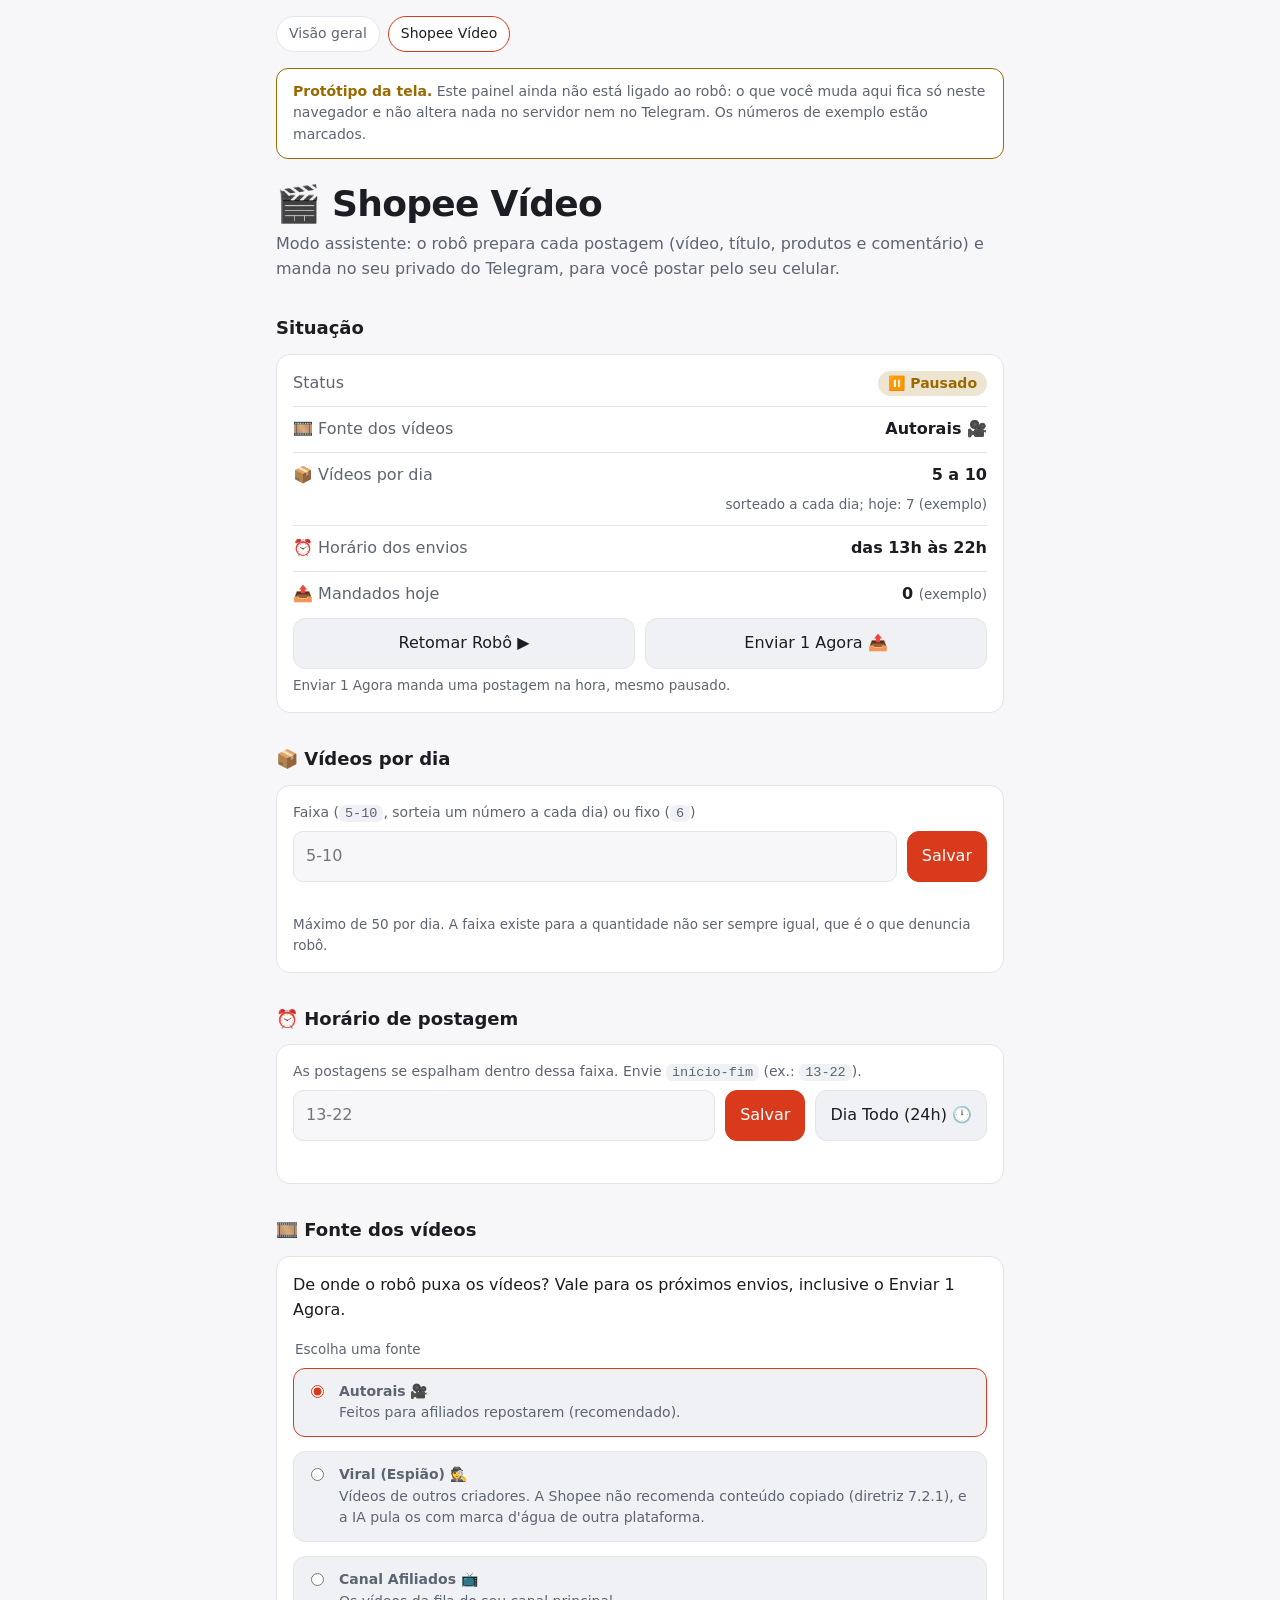
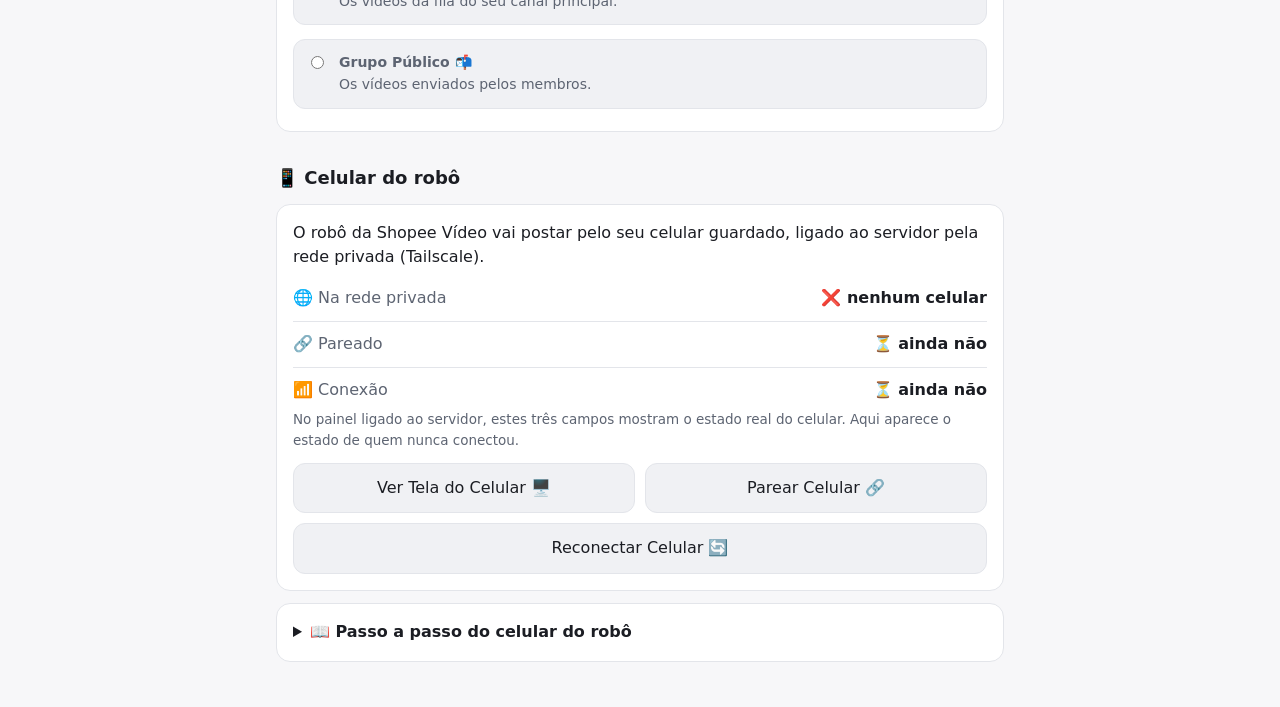
==== public/shopee-video.html @ a46b785c "public: painel web da Shopee Vídeo (protótipo da tela) Página /shopee-video com as mesmas opções do " ====
<!doctype html>
<html lang="pt-BR">
<head>
<meta charset="utf-8">
<meta name="viewport" content="width=device-width, initial-scale=1">
<title>Shopee Vídeo - Painel</title>
<meta name="description" content="Painel web da Shopee Vídeo (modo assistente): as mesmas configurações do painel do Telegram.">
<link rel="icon" href="data:image/svg+xml,%3Csvg xmlns='http://www.w3.org/2000/svg' viewBox='0 0 64 64'%3E%3Crect width='64' height='64' rx='14' fill='%23ee4d2d'/%3E%3Cpath d='M26 20l20 12-20 12z' fill='%23fff'/%3E%3C/svg%3E">
<style>
  :root {
    --bg: #0f1115;
    --card: #181b22;
    --card-2: #20242d;
    --line: #272b35;
    --text: #eef0f4;
    --muted: #9aa1b0;
    --accent: #ee4d2d;
    --accent-2: #ffb199;
    --ok: #4cc38a;
    --warn: #f2b84b;
    --danger: #7d1f1f;
  }
  @media (prefers-color-scheme: light) {
    :root {
      --bg: #f7f7f9;
      --card: #ffffff;
      --card-2: #f0f1f4;
      --line: #e3e5ea;
      --text: #1b1d23;
      --muted: #5d6472;
      --accent: #d93a1c;
      --accent-2: #b3361d;
      --ok: #1c8a58;
      --warn: #9a6a00;
      --danger: #b3261e;
    }
  }
  * { box-sizing: border-box; }
  html { -webkit-text-size-adjust: 100%; }
  body { margin: 0; background: var(--bg); color: var(--text); font: 16px/1.55 system-ui, -apple-system, "Segoe UI", Roboto, sans-serif; }
  .wrap { max-width: 760px; margin: 0 auto; padding: 0 16px 48px; }
  nav { display: flex; gap: 8px; padding: 16px 0; }
  nav a { color: var(--muted); text-decoration: none; font-size: 14px; padding: 6px 12px; border: 1px solid var(--line); border-radius: 999px; background: var(--card); }
  nav a[aria-current="page"] { color: var(--text); border-color: var(--accent); }
  .banner { background: var(--card); border: 1px solid var(--warn); border-radius: 12px; padding: 12px 16px; font-size: 14px; color: var(--muted); }
  .banner b { color: var(--warn); }
  h1 { font-size: clamp(26px, 5vw, 36px); line-height: 1.15; margin: 24px 0 8px; letter-spacing: -0.02em; }
  .lead { color: var(--muted); margin: 0 0 20px; }
  h2 { font-size: 18px; margin: 32px 0 12px; }
  .card { background: var(--card); border: 1px solid var(--line); border-radius: 14px; padding: 16px; }
  dl.status { margin: 0; display: grid; grid-template-columns: 1fr; gap: 10px; }
  dl.status div { display: flex; justify-content: space-between; gap: 16px; border-bottom: 1px solid var(--line); padding-bottom: 10px; }
  dl.status div:last-child { border-bottom: 0; padding-bottom: 0; }
  dt { color: var(--muted); }
  dd { margin: 0; text-align: right; font-weight: 600; }
  .pill { display: inline-block; padding: 2px 10px; border-radius: 999px; font-size: 14px; }
  .pill.pausado { background: color-mix(in srgb, var(--warn) 18%, transparent); color: var(--warn); }
  .pill.ativo { background: color-mix(in srgb, var(--ok) 18%, transparent); color: var(--ok); }
  .hint { color: var(--muted); font-size: 13.5px; margin: 6px 0 0; font-weight: 400; }
  .actions { display: grid; gap: 10px; grid-template-columns: 1fr 1fr; margin-top: 12px; }
  .actions .full { grid-column: 1 / -1; }
  button, .btn { font: inherit; color: var(--text); background: var(--card-2); border: 1px solid var(--line); border-radius: 12px; padding: 12px 14px; cursor: pointer; min-height: 48px; }
  button:hover { border-color: var(--accent); }
  button:focus-visible, input:focus-visible, summary:focus-visible { outline: 2px solid var(--accent); outline-offset: 2px; }
  button.primary { background: var(--accent); border-color: var(--accent); color: #fff; }
  button.danger { background: var(--danger); border-color: var(--danger); color: #fff; }
  label { display: block; font-size: 14px; margin-bottom: 6px; color: var(--muted); }
  input[type="text"] { width: 100%; font: inherit; color: var(--text); background: var(--bg); border: 1px solid var(--line); border-radius: 10px; padding: 12px; min-height: 48px; }
  .row { display: flex; gap: 10px; }
  .row input { flex: 1; }
  .err { color: var(--danger); font-size: 14px; min-height: 20px; margin: 6px 0 0; }
  fieldset { border: 0; padding: 0; margin: 0; display: grid; gap: 8px; }
  .opt { display: flex; gap: 12px; align-items: flex-start; background: var(--card-2); border: 1px solid var(--line); border-radius: 12px; padding: 12px; cursor: pointer; }
  .opt:has(input:checked) { border-color: var(--accent); }
  .opt input { margin-top: 4px; accent-color: var(--accent); }
  .opt b { display: block; }
  .opt span { color: var(--muted); font-size: 14px; }
  details.card summary { cursor: pointer; font-weight: 600; }
  details.card ol { padding-left: 20px; margin: 12px 0 0; }
  details.card li { margin-bottom: 10px; }
  code { background: var(--card-2); padding: 1px 6px; border-radius: 6px; font-size: 13.5px; }
  dialog { background: var(--card); color: var(--text); border: 1px solid var(--line); border-radius: 14px; padding: 20px; max-width: 420px; width: calc(100% - 32px); }
  dialog::backdrop { background: rgba(0, 0, 0, .55); }
  dialog p { margin: 0 0 16px; }
  dialog .actions { grid-template-columns: 1fr 1fr; }
  #toast { position: fixed; left: 50%; bottom: 20px; transform: translateX(-50%); background: var(--text); color: var(--bg); padding: 10px 16px; border-radius: 12px; font-size: 14px; max-width: calc(100% - 32px); opacity: 0; pointer-events: none; transition: opacity .2s; }
  #toast.on { opacity: 1; }
  @media (max-width: 420px) { .actions { grid-template-columns: 1fr; } .row { flex-direction: column; } }
</style>
</head>
<body>
<div class="wrap">
  <nav aria-label="Páginas">
    <a href="/">Visão geral</a>
    <a href="/shopee-video" aria-current="page">Shopee Vídeo</a>
  </nav>

  <div class="banner" role="note">
    <b>Protótipo da tela.</b> Este painel ainda não está ligado ao robô: o que você muda aqui fica só neste navegador e não altera nada no servidor nem no Telegram. Os números de exemplo estão marcados.
  </div>

  <h1>🎬 Shopee Vídeo</h1>
  <p class="lead">Modo assistente: o robô prepara cada postagem (vídeo, título, produtos e comentário) e manda no seu privado do Telegram, para você postar pelo seu celular.</p>

  <section aria-labelledby="t-status">
    <h2 id="t-status">Situação</h2>
    <div class="card">
      <dl class="status">
        <div><dt>Status</dt><dd id="v-status"></dd></div>
        <div><dt>🎞️ Fonte dos vídeos</dt><dd id="v-fonte"></dd></div>
        <div><dt>📦 Vídeos por dia</dt><dd><span id="v-faixa"></span><p class="hint" id="v-hoje"></p></dd></div>
        <div><dt>⏰ Horário dos envios</dt><dd id="v-janela"></dd></div>
        <div><dt>📤 Mandados hoje</dt><dd>0 <span class="hint">(exemplo)</span></dd></div>
      </dl>
      <div class="actions">
        <button id="b-pausa" type="button"></button>
        <button id="b-enviar" type="button">Enviar 1 Agora 📤</button>
      </div>
      <p class="hint">Enviar 1 Agora manda uma postagem na hora, mesmo pausado.</p>
    </div>
  </section>

  <section aria-labelledby="t-faixa">
    <h2 id="t-faixa">📦 Vídeos por dia</h2>
    <form class="card" id="f-faixa" novalidate>
      <label for="i-faixa">Faixa (<code>5-10</code>, sorteia um número a cada dia) ou fixo (<code>6</code>)</label>
      <div class="row">
        <input type="text" id="i-faixa" inputmode="text" autocomplete="off" placeholder="5-10" aria-describedby="e-faixa">
        <button type="submit" class="primary">Salvar</button>
      </div>
      <p class="err" id="e-faixa" role="alert"></p>
      <p class="hint">Máximo de 50 por dia. A faixa existe para a quantidade não ser sempre igual, que é o que denuncia robô.</p>
    </form>
  </section>

  <section aria-labelledby="t-janela">
    <h2 id="t-janela">⏰ Horário de postagem</h2>
    <form class="card" id="f-janela" novalidate>
      <label for="i-janela">As postagens se espalham dentro dessa faixa. Envie <code>início-fim</code> (ex.: <code>13-22</code>).</label>
      <div class="row">
        <input type="text" id="i-janela" inputmode="text" autocomplete="off" placeholder="13-22" aria-describedby="e-janela">
        <button type="submit" class="primary">Salvar</button>
        <button type="button" id="b-dia-todo">Dia Todo (24h) 🕛</button>
      </div>
      <p class="err" id="e-janela" role="alert"></p>
    </form>
  </section>

  <section aria-labelledby="t-fonte">
    <h2 id="t-fonte">🎞️ Fonte dos vídeos</h2>
    <div class="card">
      <p style="margin-top:0">De onde o robô puxa os vídeos? Vale para os próximos envios, inclusive o Enviar 1 Agora.</p>
      <fieldset id="fs-fonte">
        <legend class="hint" style="margin-bottom:8px">Escolha uma fonte</legend>
        <label class="opt"><input type="radio" name="fonte" value="autorais"><div><b>Autorais 🎥</b><span>Feitos para afiliados repostarem (recomendado).</span></div></label>
        <label class="opt"><input type="radio" name="fonte" value="viral"><div><b>Viral (Espião) 🕵️</b><span>Vídeos de outros criadores. A Shopee não recomenda conteúdo copiado (diretriz 7.2.1), e a IA pula os com marca d'água de outra plataforma.</span></div></label>
        <label class="opt"><input type="radio" name="fonte" value="principal"><div><b>Canal Afiliados 📺</b><span>Os vídeos da fila do seu canal principal.</span></div></label>
        <label class="opt"><input type="radio" name="fonte" value="publico"><div><b>Grupo Público 📬</b><span>Os vídeos enviados pelos membros.</span></div></label>
      </fieldset>
    </div>
  </section>

  <section aria-labelledby="t-cel">
    <h2 id="t-cel">📱 Celular do robô</h2>
    <div class="card">
      <p style="margin-top:0">O robô da Shopee Vídeo vai postar pelo seu celular guardado, ligado ao servidor pela rede privada (Tailscale).</p>
      <dl class="status">
        <div><dt>🌐 Na rede privada</dt><dd>❌ nenhum celular</dd></div>
        <div><dt>🔗 Pareado</dt><dd>⏳ ainda não</dd></div>
        <div><dt>📶 Conexão</dt><dd>⏳ ainda não</dd></div>
      </dl>
      <p class="hint">No painel ligado ao servidor, estes três campos mostram o estado real do celular. Aqui aparece o estado de quem nunca conectou.</p>
      <div class="actions">
        <button type="button" class="b-ligar" data-acao="Ver Tela do Celular">Ver Tela do Celular 🖥️</button>
        <button type="button" class="b-ligar" data-acao="Parear Celular">Parear Celular 🔗</button>
        <button type="button" class="b-ligar full" data-acao="Reconectar Celular">Reconectar Celular 🔄</button>
      </div>
    </div>

    <details class="card" style="margin-top:12px">
      <summary>📖 Passo a passo do celular do robô</summary>
      <p class="hint">Para quando você resetar o celular guardado (ou trocar de celular). Faça na ordem. Só reiniciou ou desligou a depuração? Ligue a <b>Depuração por Wi-Fi</b> (passo 6) e use <b>Reconectar Celular</b>.</p>
      <h3 style="font-size:15px;margin:16px 0 0">Parte 1: no celular guardado</h3>
      <ol>
        <li><b>Ligar:</b> configure o celular, entre na sua conta Google e conecte no Wi-Fi de casa. Deixe no carregador.</li>
        <li><b>Apps:</b> na Play Store, instale a Shopee e o Tailscale.</li>
        <li><b>Shopee:</b> entre na sua conta pessoal (a de sempre). Se pedir verificação, resolva com a mão. Depois: Configurações → Apps → Shopee → Bateria → <b>Sem restrições</b>.</li>
        <li><b>Tailscale:</b> entre com a mesma conta de antes e ligue (aceite o pedido de VPN). Depois: Configurações → Rede e Internet → VPN → ⚙️ do Tailscale → ligue <b>VPN sempre ativa</b>.</li>
        <li><b>Modo desenvolvedor:</b> Configurações → Sobre o telefone → toque <b>7 vezes</b> em "Número da versão" (ele pede o PIN).</li>
        <li><b>Opções do desenvolvedor:</b> ligue <b>Manter ativado</b> e <b>Depuração por Wi-Fi</b> (toque em Permitir).</li>
      </ol>
      <p class="hint">💡 Não achou uma opção? Use a lupa 🔍 no alto das Configurações e digite o nome dela.</p>
      <h3 style="font-size:15px;margin:16px 0 0">Parte 2: no painel</h3>
      <ol start="7">
        <li>Use <b>Parear Celular</b>.</li>
        <li>No celular: Depuração por Wi-Fi → <b>Parear o dispositivo com um código de pareamento</b>. Deixe a janela aberta.</li>
        <li>Informe os números da janela: o <b>código de 6 dígitos</b>, um espaço e a <b>porta</b> (o número depois dos dois-pontos). Ex.: <code>123456 37123</code>.</li>
        <li>Depois informe a <b>porta da conexão</b>: na tela da Depuração por Wi-Fi, em "Endereço IP e porta", é o número depois dos dois-pontos (outro número).</li>
      </ol>
      <p>✅ Pronto quando aparecer <b>Celular conectado</b>.</p>
      <p class="hint"><b>Uma vez só, no navegador</b> (para o celular não sair da rede depois de uns meses): login.tailscale.com → Machines → o celular → ⋯ → <b>Disable key expiry</b>. Se o celular antigo ainda aparecer na lista, pode tirar (⋯ → Remove).</p>
    </details>
  </section>
</div>

<dialog id="dlg" aria-labelledby="dlg-texto">
  <p id="dlg-texto"></p>
  <div class="actions">
    <button type="button" id="dlg-nao">Cancelar ❌</button>
    <button type="button" id="dlg-sim" class="primary">Confirmar ✅</button>
  </div>
</dialog>
<div id="toast" role="status" aria-live="polite"></div>

<script>
(function () {
  "use strict";
  // Mesmos padrões e limites do painel do Telegram (painel_shopee_video.py).
  var PADRAO = { pausado: true, limite_min: 5, limite_max: 10, inicio: 13, fim: 22, fonte: "autorais" };
  var MAXIMO_POR_DIA = 50;
  var FONTES = { autorais: "Autorais 🎥", viral: "Viral (Espião) 🕵️", principal: "Canal Afiliados 📺", publico: "Grupo Público 📬" };
  var CHAVE = "shopee_video_prototipo";

  function carregar() {
    try {
      var salvo = JSON.parse(localStorage.getItem(CHAVE) || "{}");
      return Object.assign({}, PADRAO, salvo);
    } catch (e) { return Object.assign({}, PADRAO); }
  }
  function gravar() { try { localStorage.setItem(CHAVE, JSON.stringify(config)); } catch (e) {} }
  var config = carregar();

  function interpretarFaixa(texto) {
    var m = /^(\d{1,3})(?:\s*-\s*(\d{1,3}))?$/.exec((texto || "").trim());
    if (!m) return null;
    var piso = parseInt(m[1], 10), topo = m[2] ? parseInt(m[2], 10) : piso;
    if (piso < 1 || topo < piso || topo > MAXIMO_POR_DIA) return null;
    return [piso, topo];
  }
  function interpretarJanela(texto) {
    texto = (texto || "").trim();
    if (texto.toLowerCase() === "dia todo") return [0, 24];
    var m = /^(\d{1,2})\s*-\s*(\d{1,2})$/.exec(texto);
    if (!m) return null;
    var ini = parseInt(m[1], 10), fim = parseInt(m[2], 10);
    if (!(ini >= 0 && ini < fim && fim <= 24)) return null;
    return [ini, fim];
  }
  function rotuloFaixa(p, t) { return t > p ? p + " a " + t : p + " (fixo)"; }
  function rotuloJanela(i, f) { return (i === 0 && f === 24) ? "o dia todo (24h)" : "das " + i + "h às " + f + "h"; }

  // Só para a demonstração: um número estável por dia dentro da faixa. No robô, quem sorteia é o motor de filas.
  function videosHoje() {
    var dia = new Date().toISOString().slice(0, 10), h = 0, i;
    for (i = 0; i < dia.length; i++) h = (h * 31 + dia.charCodeAt(i)) % 100003;
    return config.limite_min + (h % (config.limite_max - config.limite_min + 1));
  }

  var $ = function (id) { return document.getElementById(id); };

  function desenhar() {
    $("v-status").innerHTML = config.pausado
      ? '<span class="pill pausado">⏸️ Pausado</span>'
      : '<span class="pill ativo">▶️ Ativo</span>';
    $("v-fonte").textContent = FONTES[config.fonte] || config.fonte;
    $("v-faixa").textContent = rotuloFaixa(config.limite_min, config.limite_max);
    $("v-hoje").textContent = config.limite_max > config.limite_min
      ? "sorteado a cada dia; hoje: " + videosHoje() + " (exemplo)" : "";
    $("v-janela").textContent = rotuloJanela(config.inicio, config.fim);
    $("b-pausa").textContent = config.pausado ? "Retomar Robô ▶️" : "Pausar Robô ⏸️";
    document.querySelectorAll('input[name="fonte"]').forEach(function (r) { r.checked = (r.value === config.fonte); });
  }

  var toastTimer;
  function aviso(texto) {
    var t = $("toast"); t.textContent = texto; t.classList.add("on");
    clearTimeout(toastTimer); toastTimer = setTimeout(function () { t.classList.remove("on"); }, 3600);
  }

  var acaoPendente = null;
  function confirmar(texto, aoConfirmar) {
    $("dlg-texto").textContent = texto; acaoPendente = aoConfirmar; $("dlg").showModal();
  }
  $("dlg-nao").addEventListener("click", function () { acaoPendente = null; $("dlg").close(); });
  $("dlg-sim").addEventListener("click", function () {
    var f = acaoPendente; acaoPendente = null; $("dlg").close(); if (f) f();
  });

  $("f-faixa").addEventListener("submit", function (e) {
    e.preventDefault();
    var r = interpretarFaixa($("i-faixa").value);
    if (!r) { $("e-faixa").textContent = "Não entendi. Envie 5-10 (faixa) ou 6 (fixo), de 1 a " + MAXIMO_POR_DIA + " por dia."; return; }
    $("e-faixa").textContent = "";
    confirmar("Trocar para " + rotuloFaixa(r[0], r[1]) + " vídeos por dia?", function () {
      config.limite_min = r[0]; config.limite_max = r[1]; gravar(); desenhar(); $("i-faixa").value = "";
      aviso("Vídeos por dia: " + rotuloFaixa(r[0], r[1]));
    });
  });

  function trocarJanela(r) {
    confirmar("Trocar o horário dos envios para " + rotuloJanela(r[0], r[1]) + "?", function () {
      config.inicio = r[0]; config.fim = r[1]; gravar(); desenhar(); $("i-janela").value = "";
      aviso("Horário dos envios: " + rotuloJanela(r[0], r[1]));
    });
  }
  $("f-janela").addEventListener("submit", function (e) {
    e.preventDefault();
    var r = interpretarJanela($("i-janela").value);
    if (!r) { $("e-janela").textContent = "Não entendi. Envie início-fim, como 13-22 (de 0 a 24, com o início menor que o fim)."; return; }
    $("e-janela").textContent = ""; trocarJanela(r);
  });
  $("b-dia-todo").addEventListener("click", function () { $("e-janela").textContent = ""; trocarJanela([0, 24]); });

  $("b-pausa").addEventListener("click", function () {
    var pausar = !config.pausado;
    confirmar(pausar
      ? "Pausar o robô da Shopee Vídeo? Ele para de mandar postagens até você retomar."
      : "Retomar o robô da Shopee Vídeo? Ele volta a mandar as postagens no seu privado do Telegram, dentro do horário e da quantidade do painel.",
      function () { config.pausado = pausar; gravar(); desenhar(); aviso(pausar ? "Robô pausado" : "Robô ativo"); });
  });

  document.querySelectorAll('input[name="fonte"]').forEach(function (r) {
    r.addEventListener("change", function () { config.fonte = r.value; gravar(); desenhar(); aviso("Fonte: " + FONTES[r.value]); });
  });

  $("b-enviar").addEventListener("click", function () {
    aviso("Protótipo: no painel ligado ao servidor, isto prepara e manda uma postagem no seu Telegram, mesmo pausado.");
  });
  document.querySelectorAll(".b-ligar").forEach(function (b) {
    b.addEventListener("click", function () {
      aviso("Protótipo: \"" + b.dataset.acao + "\" só funciona quando o painel for ligado ao servidor.");
    });
  });

  desenhar();
})();
</script>
</body>
</html>
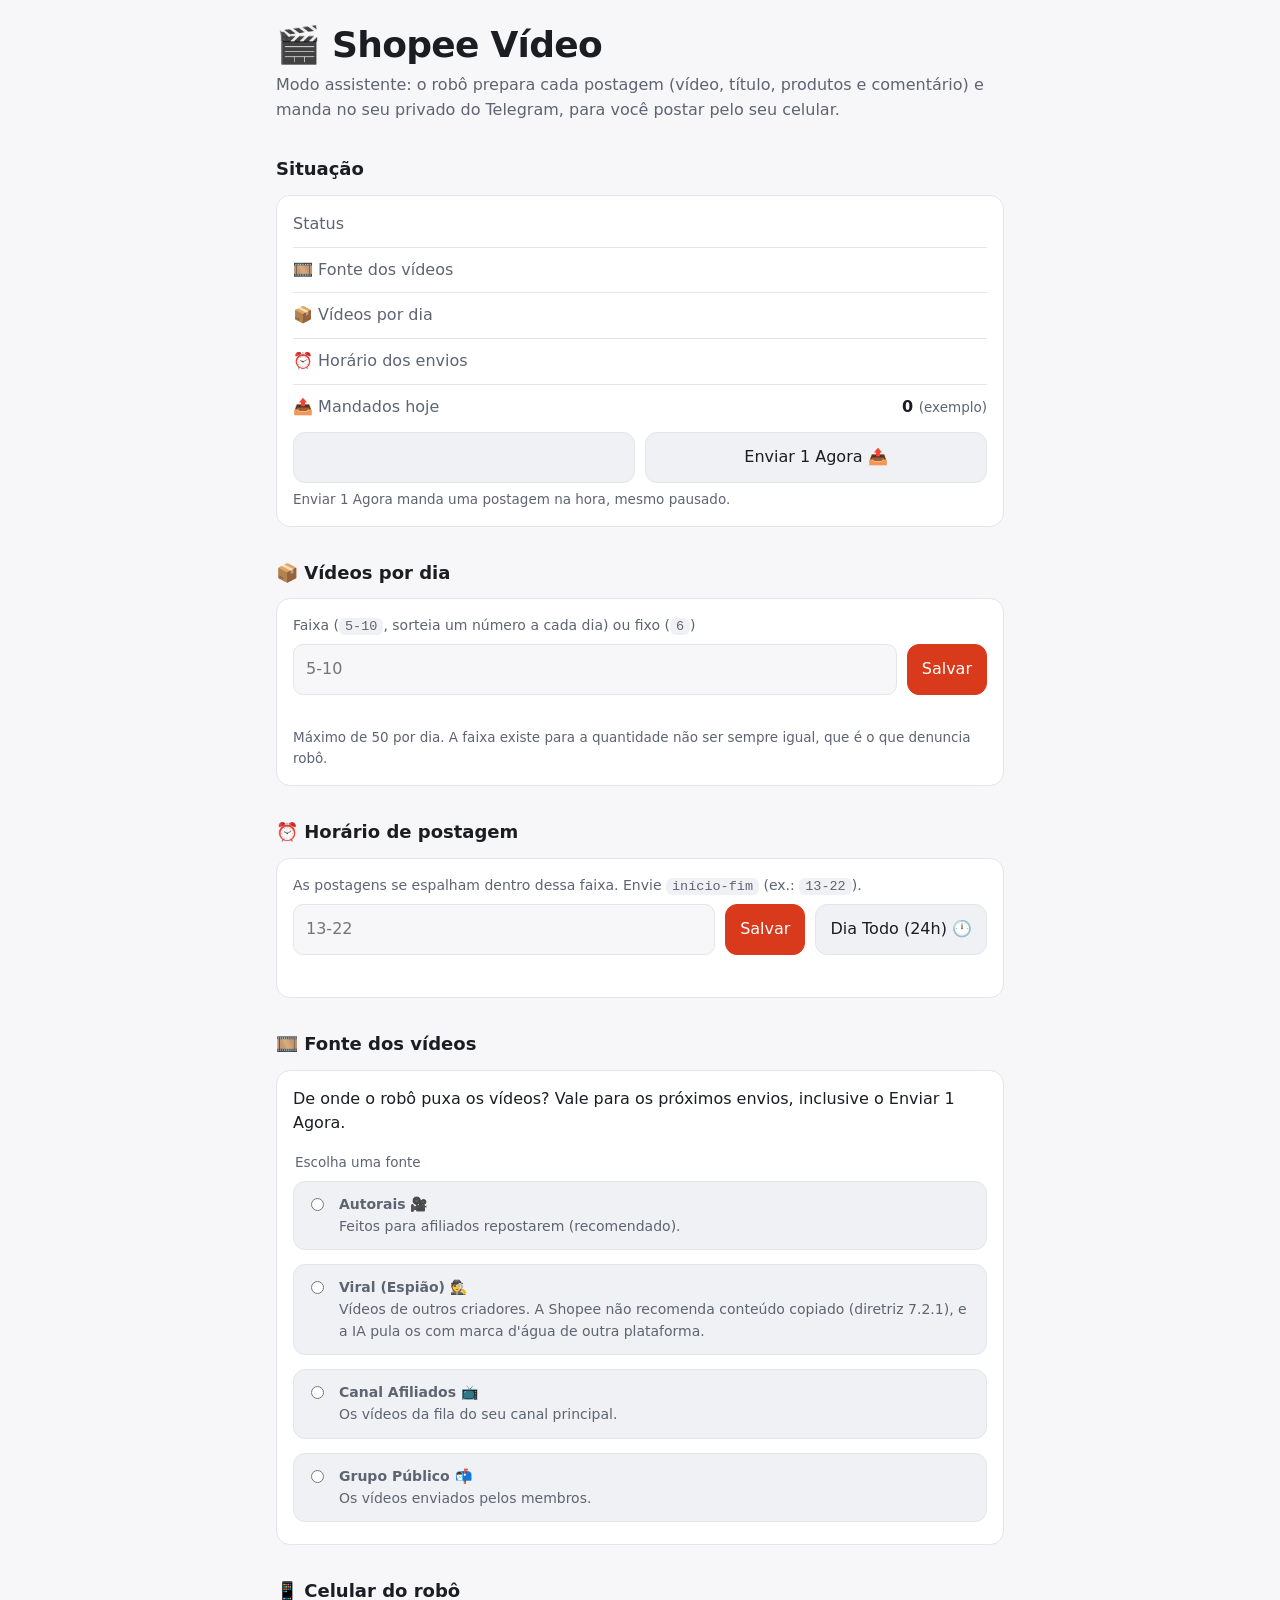
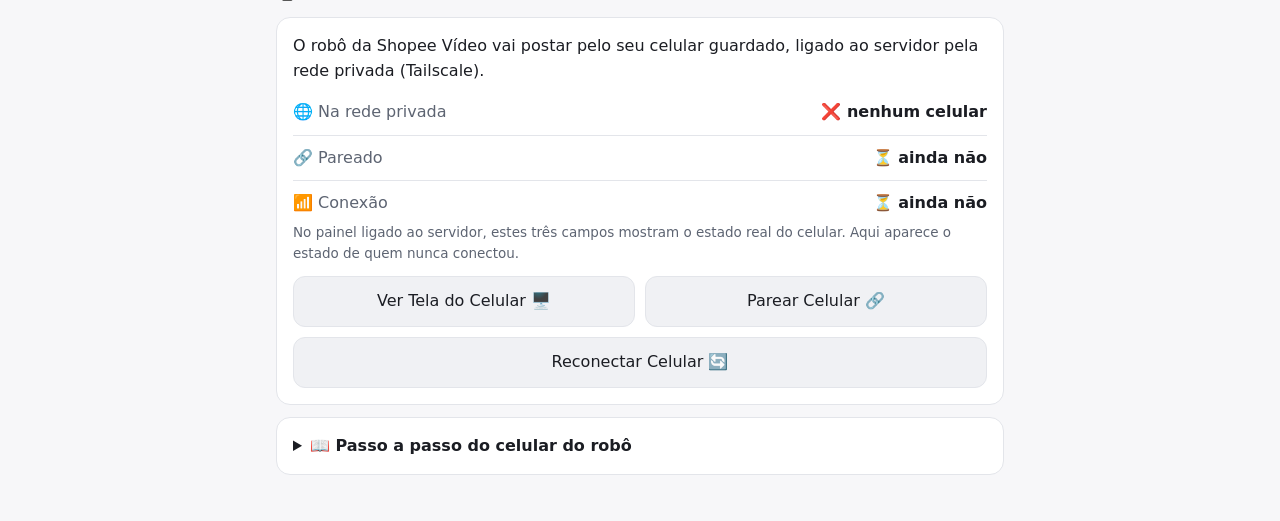
==== commit f20e0c41: "public: painéis web do restante do bot (protótipo da tela) Acrescenta as páginas do painel web para " ====
--- a/public/shopee-video.html
+++ b/public/shopee-video.html
@@ -6,6 +6,7 @@
 <title>Shopee Vídeo - Painel</title>
 <meta name="description" content="Painel web da Shopee Vídeo (modo assistente): as mesmas configurações do painel do Telegram.">
 <link rel="icon" href="data:image/svg+xml,%3Csvg xmlns='http://www.w3.org/2000/svg' viewBox='0 0 64 64'%3E%3Crect width='64' height='64' rx='14' fill='%23ee4d2d'/%3E%3Cpath d='M26 20l20 12-20 12z' fill='%23fff'/%3E%3C/svg%3E">
+<link rel="stylesheet" href="/assets/painel.css">
 <style>
   :root {
     --bg: #0f1115;
@@ -90,14 +91,7 @@
 </head>
 <body>
 <div class="wrap">
-  <nav aria-label="Páginas">
-    <a href="/">Visão geral</a>
-    <a href="/shopee-video" aria-current="page">Shopee Vídeo</a>
-  </nav>
-
-  <div class="banner" role="note">
-    <b>Protótipo da tela.</b> Este painel ainda não está ligado ao robô: o que você muda aqui fica só neste navegador e não altera nada no servidor nem no Telegram. Os números de exemplo estão marcados.
-  </div>
+  <div id="topo"></div>
 
   <h1>🎬 Shopee Vídeo</h1>
   <p class="lead">Modo assistente: o robô prepara cada postagem (vídeo, título, produtos e comentário) e manda no seu privado do Telegram, para você postar pelo seu celular.</p>
@@ -212,8 +206,10 @@
 </dialog>
 <div id="toast" role="status" aria-live="polite"></div>
 
+<script src="/assets/painel.js"></script>
 <script>
 (function () {
+  Painel.topo("shopee-video");
   "use strict";
   // Mesmos padrões e limites do painel do Telegram (painel_shopee_video.py).
   var PADRAO = { pausado: true, limite_min: 5, limite_max: 10, inicio: 13, fim: 22, fonte: "autorais" };
